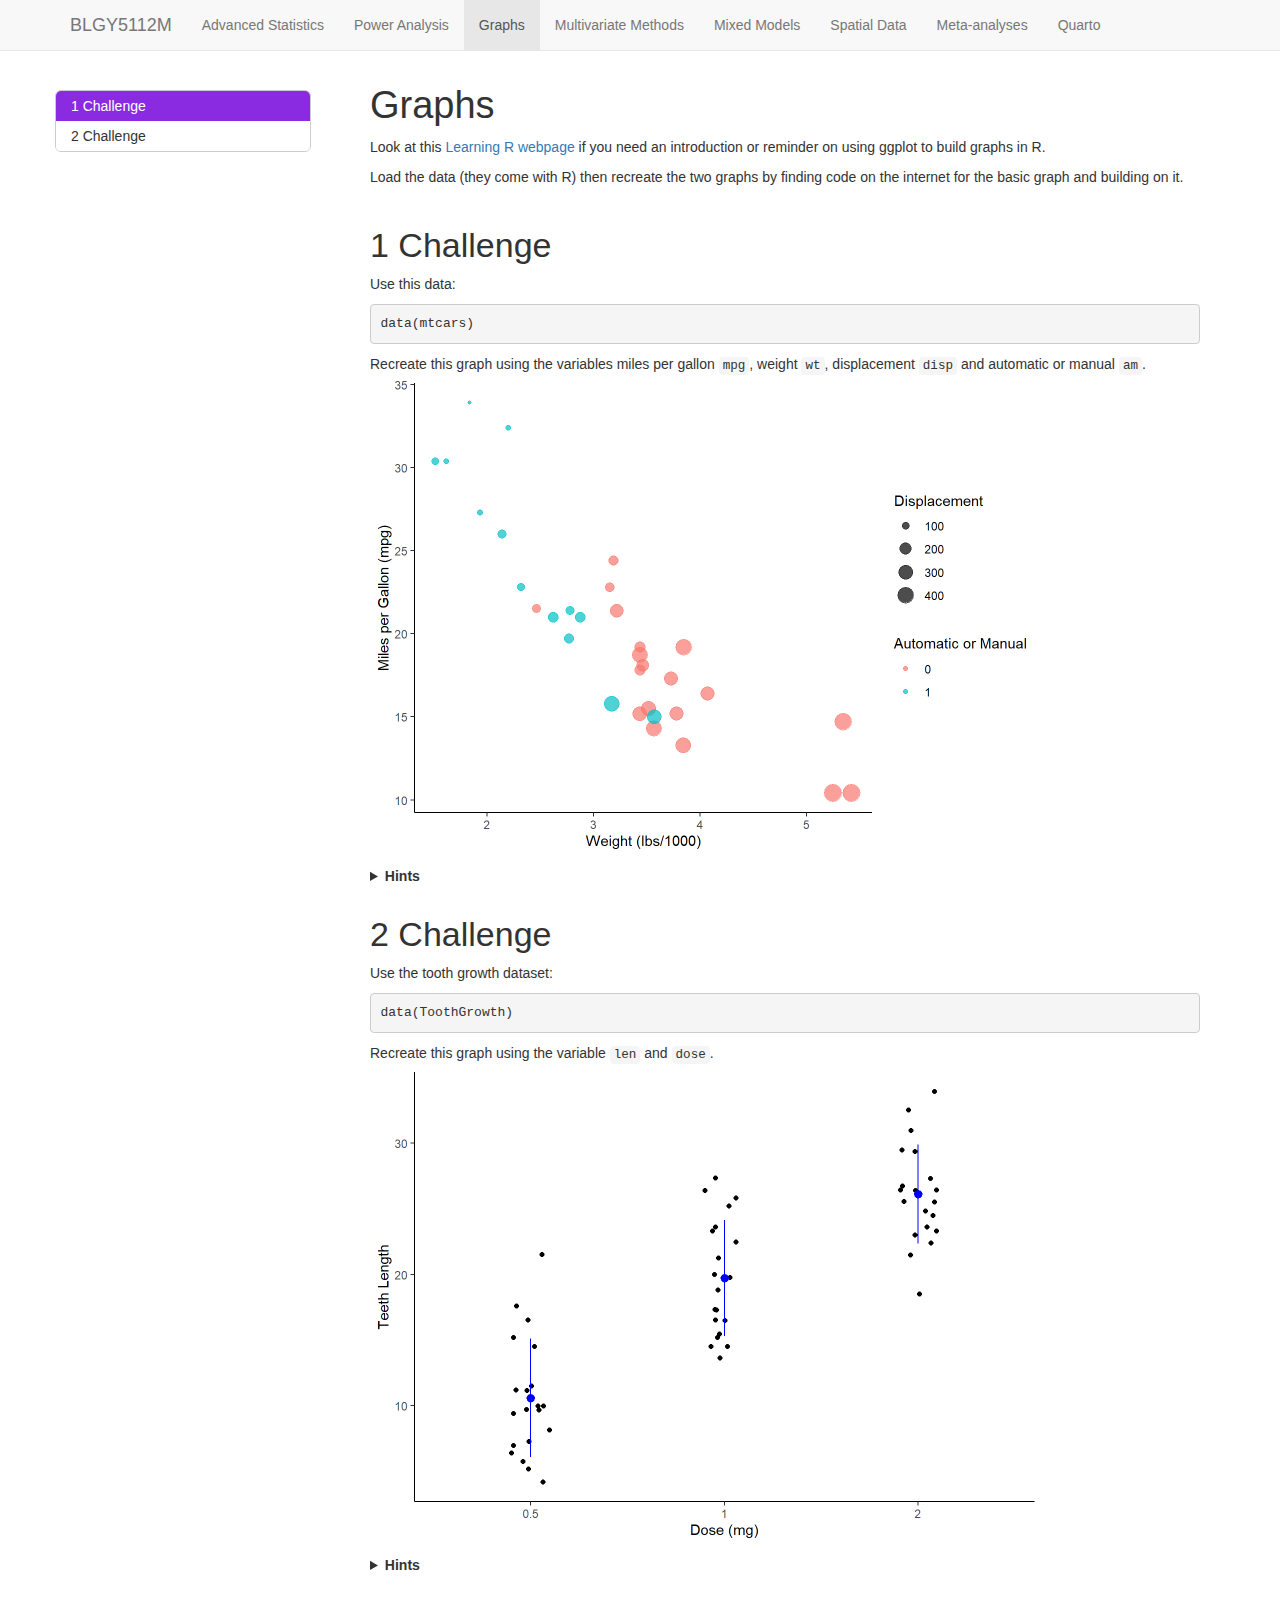
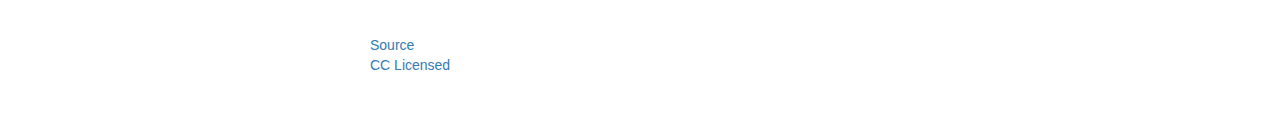
==== graphs.html @ 220c59b5 "reordered and added graphs" ====
<!DOCTYPE html>

<html>

<head>

<meta charset="utf-8" />
<meta name="generator" content="pandoc" />
<meta http-equiv="X-UA-Compatible" content="IE=EDGE" />




<title>Graphs</title>

<script src="site_libs/header-attrs-2.14/header-attrs.js"></script>
<script src="site_libs/jquery-3.6.0/jquery-3.6.0.min.js"></script>
<meta name="viewport" content="width=device-width, initial-scale=1" />
<link href="site_libs/bootstrap-3.3.5/css/bootstrap.min.css" rel="stylesheet" />
<script src="site_libs/bootstrap-3.3.5/js/bootstrap.min.js"></script>
<script src="site_libs/bootstrap-3.3.5/shim/html5shiv.min.js"></script>
<script src="site_libs/bootstrap-3.3.5/shim/respond.min.js"></script>
<style>h1 {font-size: 34px;}
       h1.title {font-size: 38px;}
       h2 {font-size: 30px;}
       h3 {font-size: 24px;}
       h4 {font-size: 18px;}
       h5 {font-size: 16px;}
       h6 {font-size: 12px;}
       code {color: inherit; background-color: rgba(0, 0, 0, 0.04);}
       pre:not([class]) { background-color: white }</style>
<script src="site_libs/jqueryui-1.11.4/jquery-ui.min.js"></script>
<link href="site_libs/tocify-1.9.1/jquery.tocify.css" rel="stylesheet" />
<script src="site_libs/tocify-1.9.1/jquery.tocify.js"></script>
<script src="site_libs/navigation-1.1/tabsets.js"></script>
<link href="site_libs/highlightjs-9.12.0/default.css" rel="stylesheet" />
<script src="site_libs/highlightjs-9.12.0/highlight.js"></script>

<style type="text/css">
  code{white-space: pre-wrap;}
  span.smallcaps{font-variant: small-caps;}
  span.underline{text-decoration: underline;}
  div.column{display: inline-block; vertical-align: top; width: 50%;}
  div.hanging-indent{margin-left: 1.5em; text-indent: -1.5em;}
  ul.task-list{list-style: none;}
    </style>

<style type="text/css">code{white-space: pre;}</style>
<script type="text/javascript">
if (window.hljs) {
  hljs.configure({languages: []});
  hljs.initHighlightingOnLoad();
  if (document.readyState && document.readyState === "complete") {
    window.setTimeout(function() { hljs.initHighlighting(); }, 0);
  }
}
</script>






<link rel="stylesheet" href="styles.css" type="text/css" />



<style type = "text/css">
.main-container {
  max-width: 940px;
  margin-left: auto;
  margin-right: auto;
}
img {
  max-width:100%;
}
.tabbed-pane {
  padding-top: 12px;
}
.html-widget {
  margin-bottom: 20px;
}
button.code-folding-btn:focus {
  outline: none;
}
summary {
  display: list-item;
}
details > summary > p:only-child {
  display: inline;
}
pre code {
  padding: 0;
}
</style>


<style type="text/css">
.dropdown-submenu {
  position: relative;
}
.dropdown-submenu>.dropdown-menu {
  top: 0;
  left: 100%;
  margin-top: -6px;
  margin-left: -1px;
  border-radius: 0 6px 6px 6px;
}
.dropdown-submenu:hover>.dropdown-menu {
  display: block;
}
.dropdown-submenu>a:after {
  display: block;
  content: " ";
  float: right;
  width: 0;
  height: 0;
  border-color: transparent;
  border-style: solid;
  border-width: 5px 0 5px 5px;
  border-left-color: #cccccc;
  margin-top: 5px;
  margin-right: -10px;
}
.dropdown-submenu:hover>a:after {
  border-left-color: #adb5bd;
}
.dropdown-submenu.pull-left {
  float: none;
}
.dropdown-submenu.pull-left>.dropdown-menu {
  left: -100%;
  margin-left: 10px;
  border-radius: 6px 0 6px 6px;
}
</style>

<script type="text/javascript">
// manage active state of menu based on current page
$(document).ready(function () {
  // active menu anchor
  href = window.location.pathname
  href = href.substr(href.lastIndexOf('/') + 1)
  if (href === "")
    href = "index.html";
  var menuAnchor = $('a[href="' + href + '"]');

  // mark it active
  menuAnchor.tab('show');

  // if it's got a parent navbar menu mark it active as well
  menuAnchor.closest('li.dropdown').addClass('active');

  // Navbar adjustments
  var navHeight = $(".navbar").first().height() + 15;
  var style = document.createElement('style');
  var pt = "padding-top: " + navHeight + "px; ";
  var mt = "margin-top: -" + navHeight + "px; ";
  var css = "";
  // offset scroll position for anchor links (for fixed navbar)
  for (var i = 1; i <= 6; i++) {
    css += ".section h" + i + "{ " + pt + mt + "}\n";
  }
  style.innerHTML = "body {" + pt + "padding-bottom: 40px; }\n" + css;
  document.head.appendChild(style);
});
</script>

<!-- tabsets -->

<style type="text/css">
.tabset-dropdown > .nav-tabs {
  display: inline-table;
  max-height: 500px;
  min-height: 44px;
  overflow-y: auto;
  border: 1px solid #ddd;
  border-radius: 4px;
}

.tabset-dropdown > .nav-tabs > li.active:before {
  content: "";
  font-family: 'Glyphicons Halflings';
  display: inline-block;
  padding: 10px;
  border-right: 1px solid #ddd;
}

.tabset-dropdown > .nav-tabs.nav-tabs-open > li.active:before {
  content: "&#xe258;";
  border: none;
}

.tabset-dropdown > .nav-tabs.nav-tabs-open:before {
  content: "";
  font-family: 'Glyphicons Halflings';
  display: inline-block;
  padding: 10px;
  border-right: 1px solid #ddd;
}

.tabset-dropdown > .nav-tabs > li.active {
  display: block;
}

.tabset-dropdown > .nav-tabs > li > a,
.tabset-dropdown > .nav-tabs > li > a:focus,
.tabset-dropdown > .nav-tabs > li > a:hover {
  border: none;
  display: inline-block;
  border-radius: 4px;
  background-color: transparent;
}

.tabset-dropdown > .nav-tabs.nav-tabs-open > li {
  display: block;
  float: none;
}

.tabset-dropdown > .nav-tabs > li {
  display: none;
}
</style>

<!-- code folding -->



<style type="text/css">

#TOC {
  margin: 25px 0px 20px 0px;
}
@media (max-width: 768px) {
#TOC {
  position: relative;
  width: 100%;
}
}

@media print {
.toc-content {
  /* see https://github.com/w3c/csswg-drafts/issues/4434 */
  float: right;
}
}

.toc-content {
  padding-left: 30px;
  padding-right: 40px;
}

div.main-container {
  max-width: 1200px;
}

div.tocify {
  width: 20%;
  max-width: 260px;
  max-height: 85%;
}

@media (min-width: 768px) and (max-width: 991px) {
  div.tocify {
    width: 25%;
  }
}

@media (max-width: 767px) {
  div.tocify {
    width: 100%;
    max-width: none;
  }
}

.tocify ul, .tocify li {
  line-height: 20px;
}

.tocify-subheader .tocify-item {
  font-size: 0.90em;
}

.tocify .list-group-item {
  border-radius: 0px;
}


</style>



</head>

<body>


<div class="container-fluid main-container">


<!-- setup 3col/9col grid for toc_float and main content  -->
<div class="row">
<div class="col-xs-12 col-sm-4 col-md-3">
<div id="TOC" class="tocify">
</div>
</div>

<div class="toc-content col-xs-12 col-sm-8 col-md-9">




<div class="navbar navbar-default  navbar-fixed-top" role="navigation">
  <div class="container">
    <div class="navbar-header">
      <button type="button" class="navbar-toggle collapsed" data-toggle="collapse" data-bs-toggle="collapse" data-target="#navbar" data-bs-target="#navbar">
        <span class="icon-bar"></span>
        <span class="icon-bar"></span>
        <span class="icon-bar"></span>
      </button>
      <a class="navbar-brand" href="index.html">BLGY5112M</a>
    </div>
    <div id="navbar" class="navbar-collapse collapse">
      <ul class="nav navbar-nav">
        <li>
  <a href="index.html">Advanced Statistics</a>
</li>
<li>
  <a href="power_analyses.html">Power Analysis</a>
</li>
<li>
  <a href="graphs.html">Graphs</a>
</li>
<li>
  <a href="multivariate_methods.html">Multivariate Methods</a>
</li>
<li>
  <a href="mixed_model.html">Mixed Models</a>
</li>
<li>
  <a href="spatial_data.html">Spatial Data</a>
</li>
<li>
  <a href="meta_analyses.html">Meta-analyses</a>
</li>
<li>
  <a href="R_markdown.html">Quarto</a>
</li>
      </ul>
      <ul class="nav navbar-nav navbar-right">
        
      </ul>
    </div><!--/.nav-collapse -->
  </div><!--/.container -->
</div><!--/.navbar -->

<div id="header">



<h1 class="title toc-ignore">Graphs</h1>

</div>


<p>Look at this <a
href="https://acriach.github.io/r_teaching/ggplot.html">Learning R
webpage</a> if you need an introduction or reminder on using ggplot to
build graphs in R.</p>
<p>Load the data (they come with R) then recreate the two graphs by
finding code on the internet for the basic graph and building on it.</p>
<p><br></p>
<div id="challenge" class="section level1" number="1">
<h1><span class="header-section-number">1</span> Challenge</h1>
<p>Use this data:</p>
<pre class="r"><code>data(mtcars)</code></pre>
<p>Recreate this graph using the variables miles per gallon
<code>mpg</code>, weight <code>wt</code>, displacement <code>disp</code>
and automatic or manual <code>am</code>.
<img src="graphs_files/figure-html/unnamed-chunk-2-1.png" width="672" /></p>
<details>
<summary>
<strong>Hints</strong>
</summary>
<p>This is a scatterplot. The size of the points are weighted by disp.
Points are coloured by am.<br />
There are many ways to write code to achieve this graph.<br />
If something doesn’t work don’t be afraid to look for alternative
code.</p>
</details>
<p><br></p>
</div>
<div id="challenge-1" class="section level1" number="2">
<h1><span class="header-section-number">2</span> Challenge</h1>
<p>Use the tooth growth dataset:</p>
<pre class="r"><code>data(ToothGrowth)</code></pre>
<p>Recreate this graph using the variable <code>len</code> and
<code>dose</code>.
<img src="graphs_files/figure-html/unnamed-chunk-4-1.png" width="672" /></p>
<details>
<summary>
<strong>Hints</strong>
</summary>
<p>This is called a jitter plot with errorbars.<br />
The raw data is needed for the jitter part but the mean and standard
deviation values are needed for the errorbars. Therefore you may need to
summarise the data.<br />
R sometimes thinks <code>dose</code> is a continuous variable not a
factor.</p>
</details>
<p><br></p>
<p><br></p>
<p><a href="https://github.com/acriach/BLGY5112M">Source</a><br />
<a href="https://creativecommons.org/">CC Licensed</a></p>
</div>



</div>
</div>

</div>

<script>

// add bootstrap table styles to pandoc tables
function bootstrapStylePandocTables() {
  $('tr.odd').parent('tbody').parent('table').addClass('table table-condensed');
}
$(document).ready(function () {
  bootstrapStylePandocTables();
});


</script>

<!-- tabsets -->

<script>
$(document).ready(function () {
  window.buildTabsets("TOC");
});

$(document).ready(function () {
  $('.tabset-dropdown > .nav-tabs > li').click(function () {
    $(this).parent().toggleClass('nav-tabs-open');
  });
});
</script>

<!-- code folding -->

<script>
$(document).ready(function ()  {

    // temporarily add toc-ignore selector to headers for the consistency with Pandoc
    $('.unlisted.unnumbered').addClass('toc-ignore')

    // move toc-ignore selectors from section div to header
    $('div.section.toc-ignore')
        .removeClass('toc-ignore')
        .children('h1,h2,h3,h4,h5').addClass('toc-ignore');

    // establish options
    var options = {
      selectors: "h1,h2",
      theme: "bootstrap3",
      context: '.toc-content',
      hashGenerator: function (text) {
        return text.replace(/[.\\/?&!#<>]/g, '').replace(/\s/g, '_');
      },
      ignoreSelector: ".toc-ignore",
      scrollTo: 0
    };
    options.showAndHide = true;
    options.smoothScroll = true;

    // tocify
    var toc = $("#TOC").tocify(options).data("toc-tocify");
});
</script>

<!-- dynamically load mathjax for compatibility with self-contained -->
<script>
  (function () {
    var script = document.createElement("script");
    script.type = "text/javascript";
    script.src  = "https://mathjax.rstudio.com/latest/MathJax.js?config=TeX-AMS-MML_HTMLorMML";
    document.getElementsByTagName("head")[0].appendChild(script);
  })();
</script>

</body>
</html>
---- site_libs/highlightjs-9.12.0/default.css ----
.hljs-literal {
  color: #990073;
}

.hljs-number {
  color: #099;
}

.hljs-comment {
  color: #998;
  font-style: italic;
}

.hljs-keyword {
  color: #900;
  font-weight: bold;
}

.hljs-string {
  color: #d14;
}
---- styles.css ----
.cadetbluebox {
  padding: 1em;
  background: CadetBlue;
  color: white;
  border: 2px CadetBlue;
  border-radius: 10px;
}
.center {
  text-align: center;
}

.list-group-item.active, .list-group-item.active:focus, .list-group-item.active:hover {
    z-index: 2;
    color: #fff;
    background-color: BlueViolet;
    border-color: #337ab7;
}
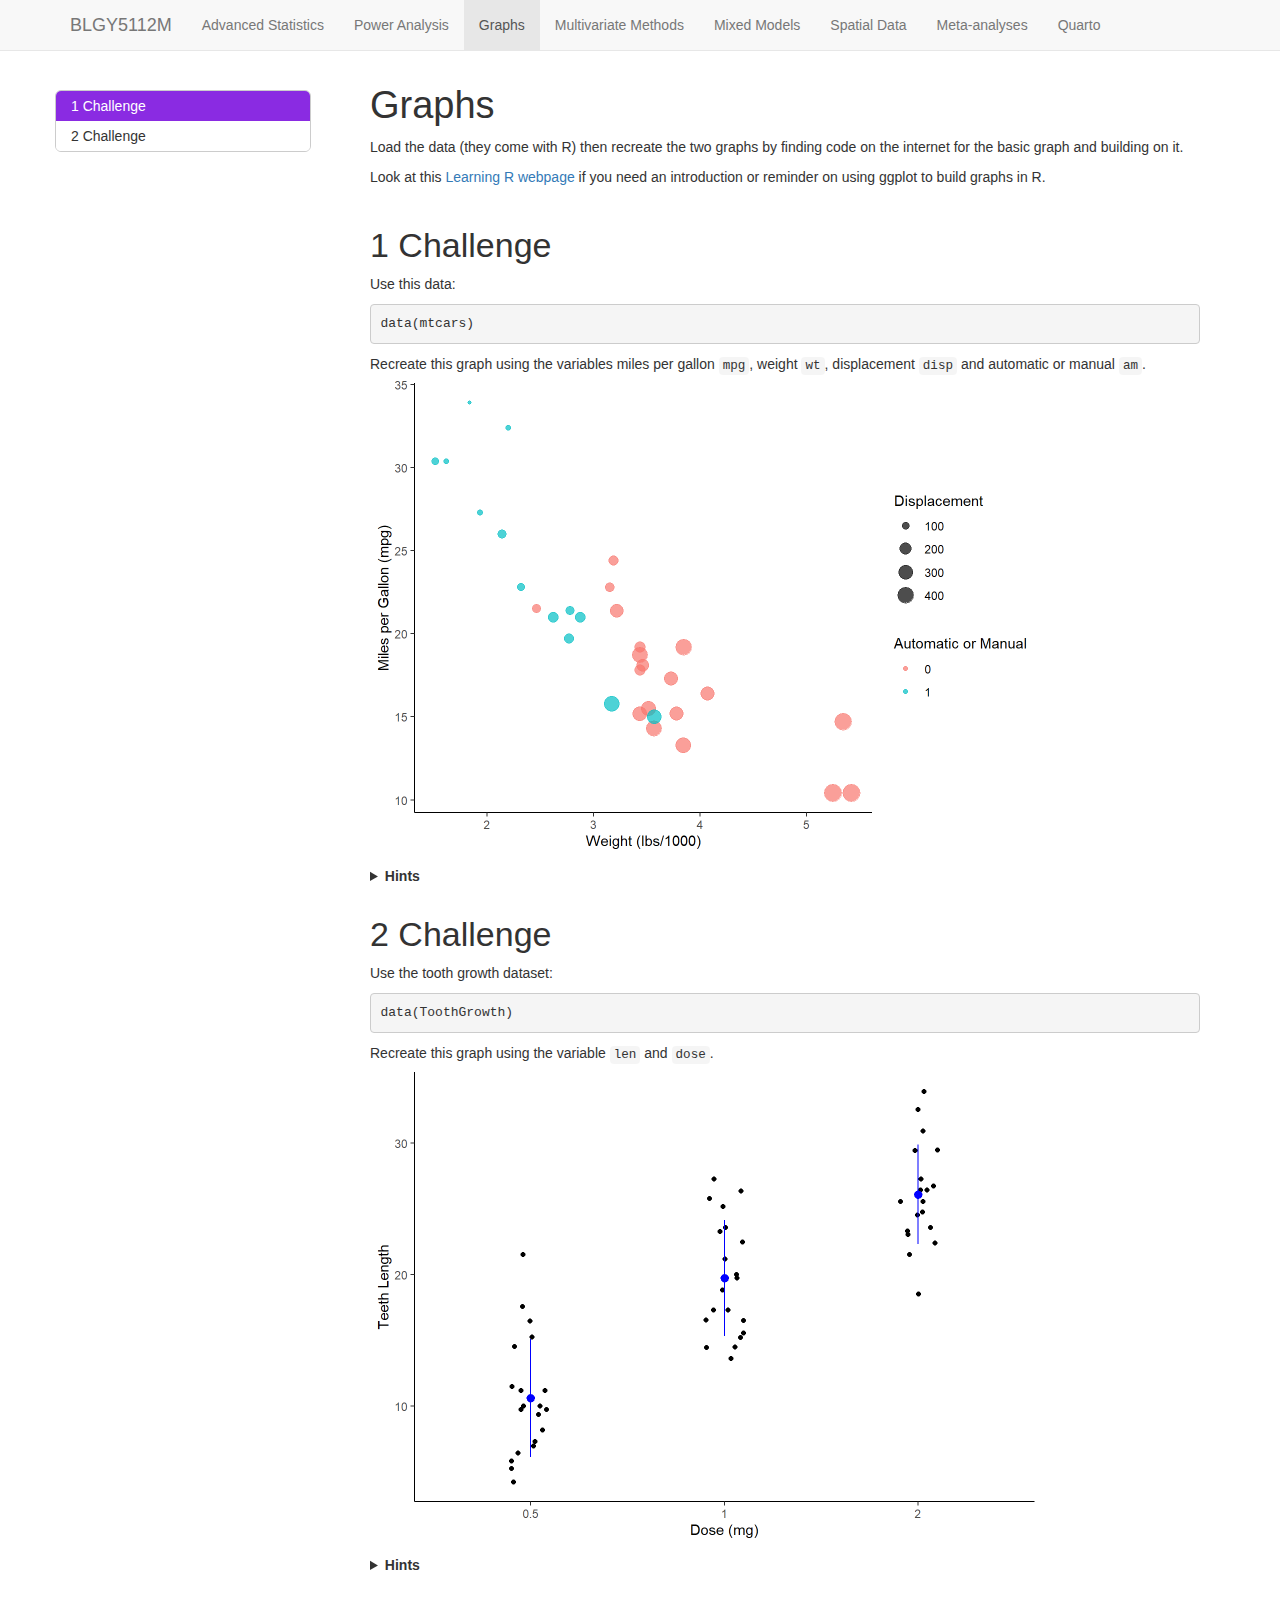
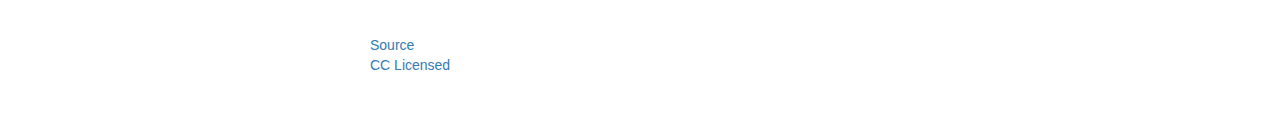
==== commit 3871cd1c: "changed to Quarto" ====
--- a/graphs.html
+++ b/graphs.html
@@ -363,12 +363,12 @@
 </div>
 
 
+<p>Load the data (they come with R) then recreate the two graphs by
+finding code on the internet for the basic graph and building on it.</p>
 <p>Look at this <a
 href="https://acriach.github.io/r_teaching/ggplot.html">Learning R
 webpage</a> if you need an introduction or reminder on using ggplot to
 build graphs in R.</p>
-<p>Load the data (they come with R) then recreate the two graphs by
-finding code on the internet for the basic graph and building on it.</p>
 <p><br></p>
 <div id="challenge" class="section level1" number="1">
 <h1><span class="header-section-number">1</span> Challenge</h1>
@@ -382,8 +382,8 @@
 <summary>
 <strong>Hints</strong>
 </summary>
-<p>This is a scatterplot. The size of the points are weighted by disp.
-Points are coloured by am.<br />
+<p>This is a scatterplot. The size of the points are weighted by
+<code>disp</code>. Points are coloured by <code>am</code>.<br />
 There are many ways to write code to achieve this graph.<br />
 If something doesn’t work don’t be afraid to look for alternative
 code.</p>
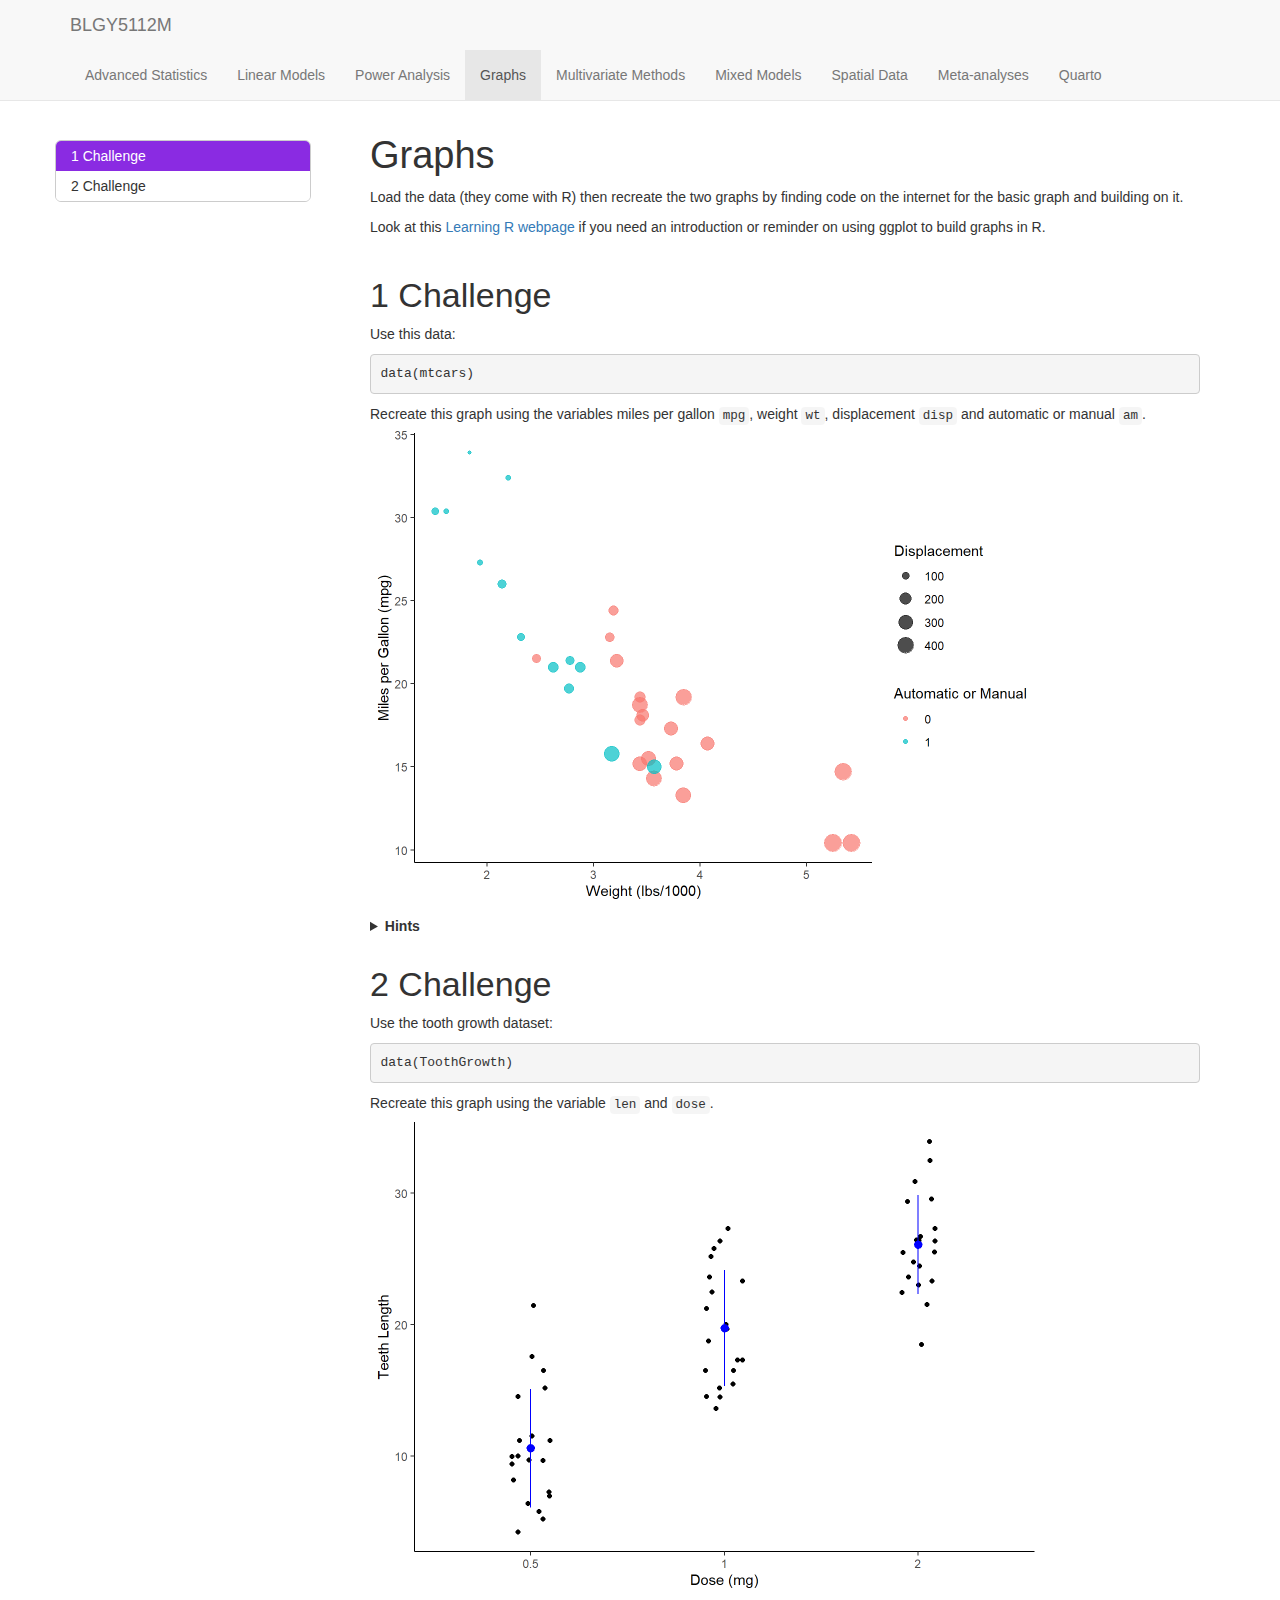
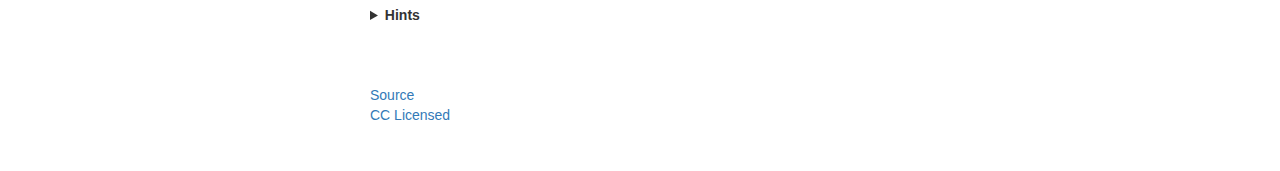
==== commit bd9543dc: "add lm page" ====
--- a/graphs.html
+++ b/graphs.html
@@ -324,6 +324,9 @@
       <ul class="nav navbar-nav">
         <li>
   <a href="index.html">Advanced Statistics</a>
+</li>
+<li>
+  <a href="lm.html">Linear Models</a>
 </li>
 <li>
   <a href="power_analyses.html">Power Analysis</a>
